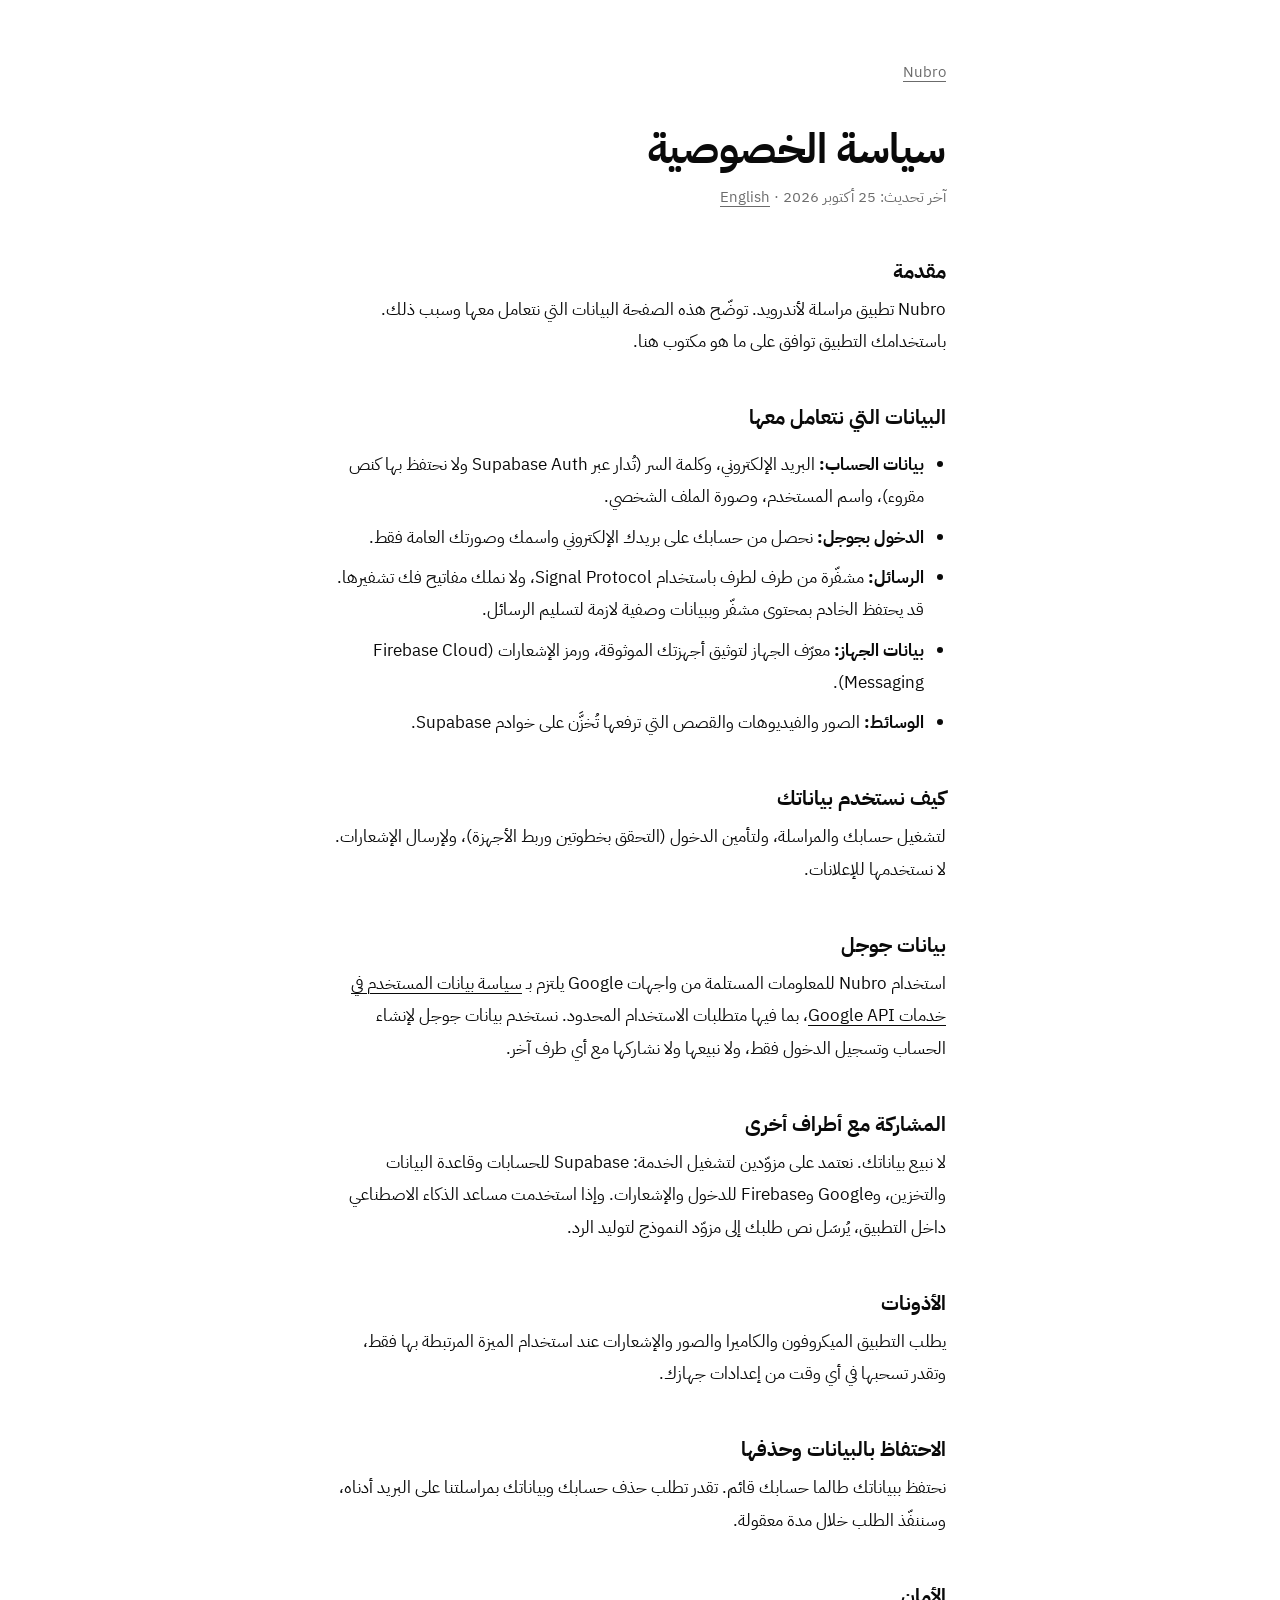
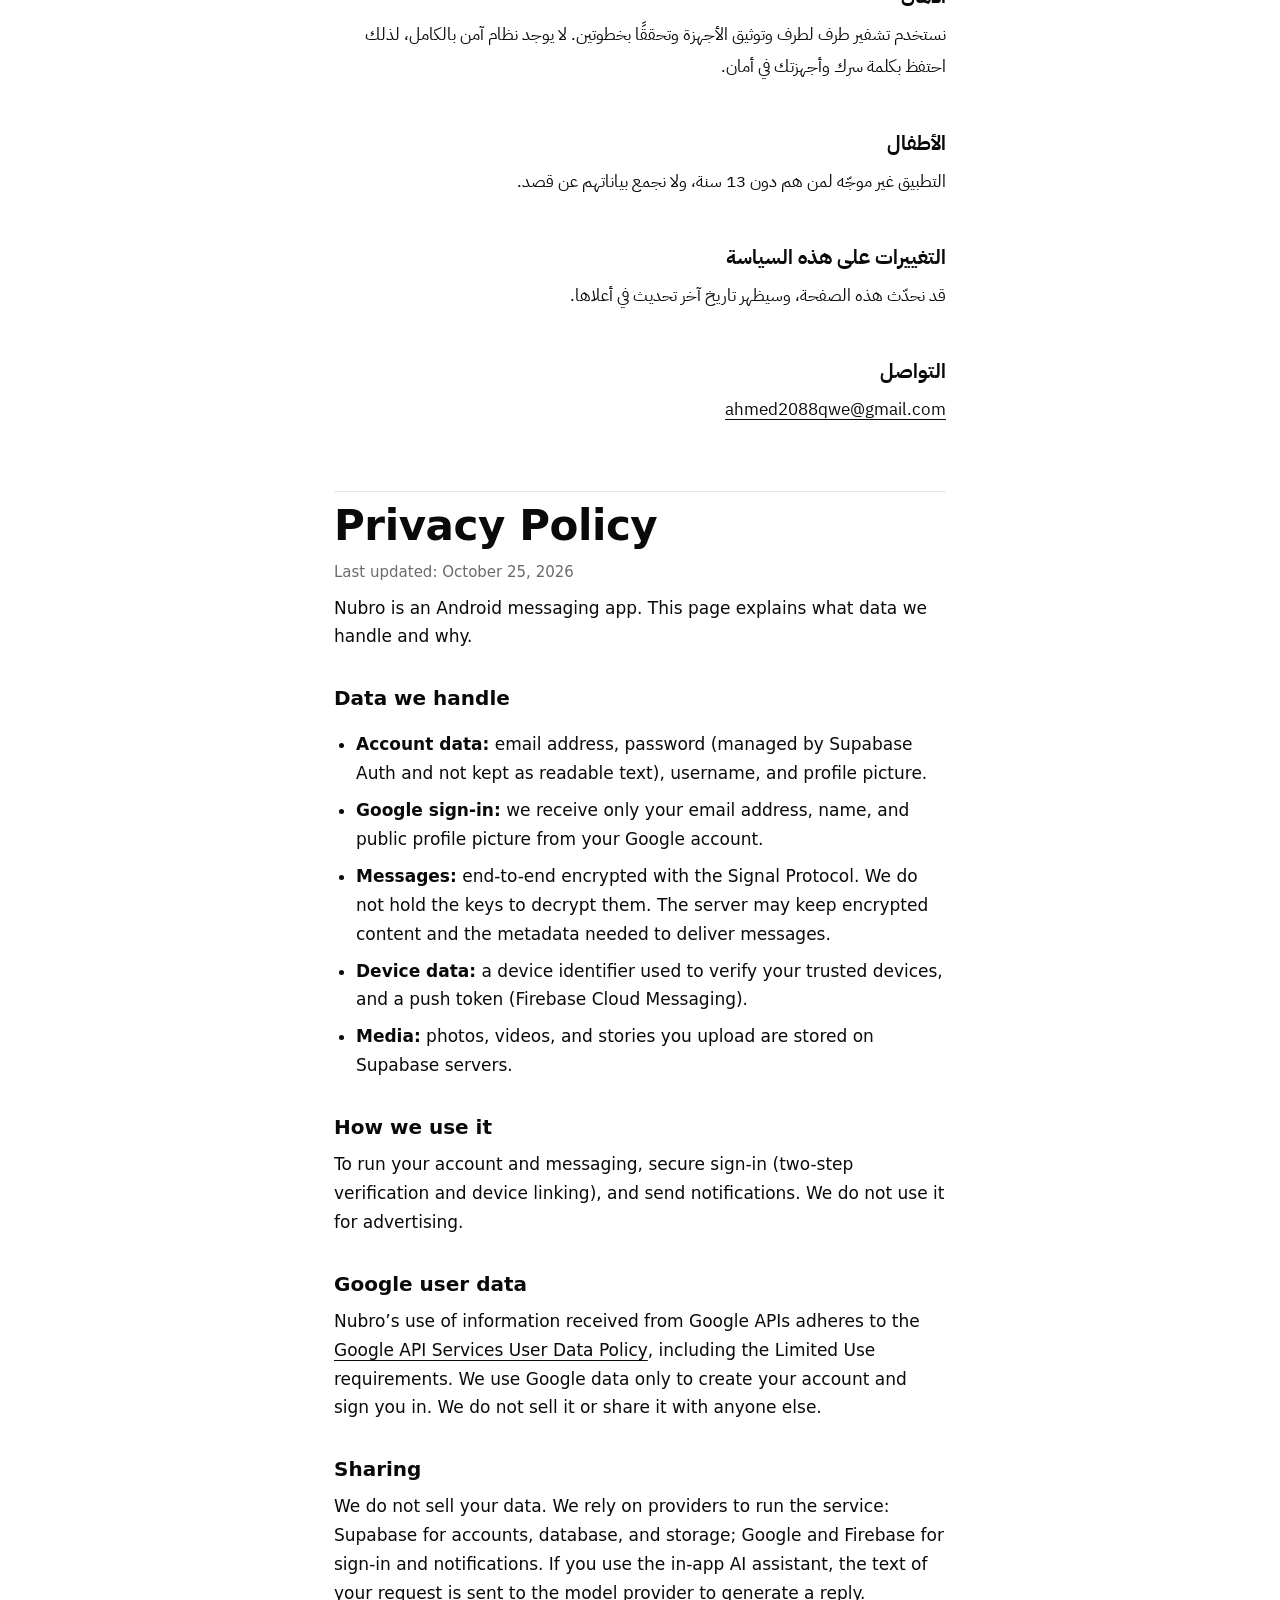
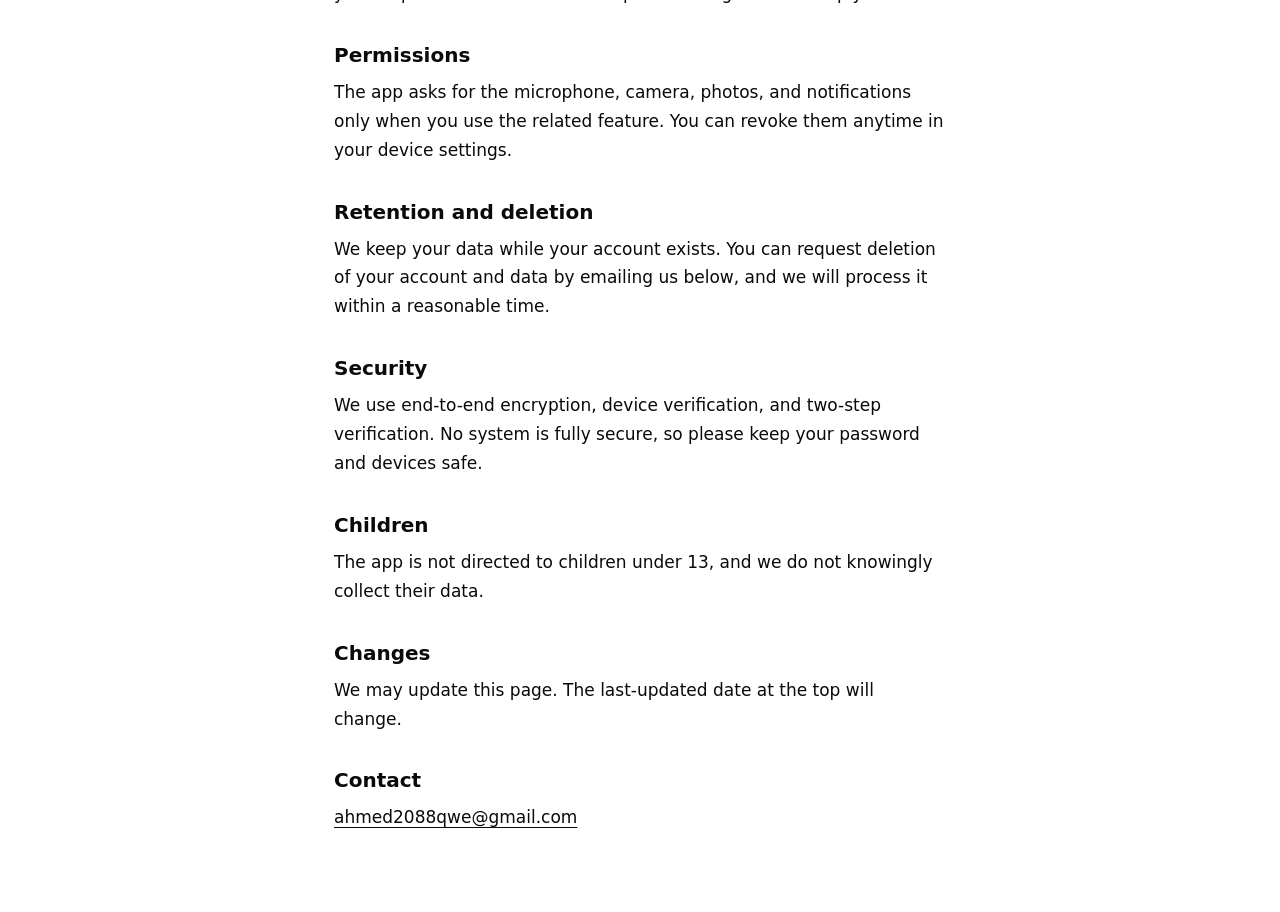
==== privacy.html @ 9390ad75 "Add files via upload" ====
<!doctype html>
<html lang="ar" dir="rtl">
<head>
<meta charset="utf-8">
<meta name="viewport" content="width=device-width, initial-scale=1">
<title>سياسة الخصوصية — Nubro</title>
<meta name="description" content="سياسة خصوصية تطبيق Nubro: ما البيانات التي نتعامل معها ولماذا.">
<link rel="preconnect" href="https://fonts.googleapis.com">
<link rel="preconnect" href="https://fonts.gstatic.com" crossorigin>
<link rel="stylesheet" href="https://fonts.googleapis.com/css2?family=IBM+Plex+Sans+Arabic:wght@400;600;700&display=swap">
<link rel="stylesheet" href="style.css">
</head>
<body>
<main>
<a class="back" href="./">Nubro</a>
<h1>سياسة الخصوصية</h1>
<p class="meta">آخر تحديث: 25 أكتوبر 2026 · <a href="#en">English</a></p>

<h2>مقدمة</h2>
<p>Nubro تطبيق مراسلة لأندرويد. توضّح هذه الصفحة البيانات التي نتعامل معها وسبب ذلك. باستخدامك التطبيق توافق على ما هو مكتوب هنا.</p>

<h2>البيانات التي نتعامل معها</h2>
<ul>
<li><strong>بيانات الحساب:</strong> البريد الإلكتروني، وكلمة السر (تُدار عبر Supabase Auth ولا نحتفظ بها كنص مقروء)، واسم المستخدم، وصورة الملف الشخصي.</li>
<li><strong>الدخول بجوجل:</strong> نحصل من حسابك على بريدك الإلكتروني واسمك وصورتك العامة فقط.</li>
<li><strong>الرسائل:</strong> مشفّرة من طرف لطرف باستخدام Signal Protocol، ولا نملك مفاتيح فك تشفيرها. قد يحتفظ الخادم بمحتوى مشفّر وببيانات وصفية لازمة لتسليم الرسائل.</li>
<li><strong>بيانات الجهاز:</strong> معرّف الجهاز لتوثيق أجهزتك الموثوقة، ورمز الإشعارات (Firebase Cloud Messaging).</li>
<li><strong>الوسائط:</strong> الصور والفيديوهات والقصص التي ترفعها تُخزَّن على خوادم Supabase.</li>
</ul>

<h2>كيف نستخدم بياناتك</h2>
<p>لتشغيل حسابك والمراسلة، ولتأمين الدخول (التحقق بخطوتين وربط الأجهزة)، ولإرسال الإشعارات. لا نستخدمها للإعلانات.</p>

<h2>بيانات جوجل</h2>
<p>استخدام Nubro للمعلومات المستلمة من واجهات Google يلتزم بـ <a href="https://developers.google.com/terms/api-services-user-data-policy">سياسة بيانات المستخدم في خدمات Google API</a>، بما فيها متطلبات الاستخدام المحدود. نستخدم بيانات جوجل لإنشاء الحساب وتسجيل الدخول فقط، ولا نبيعها ولا نشاركها مع أي طرف آخر.</p>

<h2>المشاركة مع أطراف أخرى</h2>
<p>لا نبيع بياناتك. نعتمد على مزوّدين لتشغيل الخدمة: Supabase للحسابات وقاعدة البيانات والتخزين، وGoogle وFirebase للدخول والإشعارات. وإذا استخدمت مساعد الذكاء الاصطناعي داخل التطبيق، يُرسَل نص طلبك إلى مزوّد النموذج لتوليد الرد.</p>

<h2>الأذونات</h2>
<p>يطلب التطبيق الميكروفون والكاميرا والصور والإشعارات عند استخدام الميزة المرتبطة بها فقط، وتقدر تسحبها في أي وقت من إعدادات جهازك.</p>

<h2>الاحتفاظ بالبيانات وحذفها</h2>
<p>نحتفظ ببياناتك طالما حسابك قائم. تقدر تطلب حذف حسابك وبياناتك بمراسلتنا على البريد أدناه، وسننفّذ الطلب خلال مدة معقولة.</p>

<h2>الأمان</h2>
<p>نستخدم تشفير طرف لطرف وتوثيق الأجهزة وتحققًا بخطوتين. لا يوجد نظام آمن بالكامل، لذلك احتفظ بكلمة سرك وأجهزتك في أمان.</p>

<h2>الأطفال</h2>
<p>التطبيق غير موجّه لمن هم دون 13 سنة، ولا نجمع بياناتهم عن قصد.</p>

<h2>التغييرات على هذه السياسة</h2>
<p>قد نحدّث هذه الصفحة، وسيظهر تاريخ آخر تحديث في أعلاها.</p>

<h2>التواصل</h2>
<p><a href="mailto:ahmed2088qwe@gmail.com">ahmed2088qwe@gmail.com</a></p>

<section class="en" id="en" lang="en" dir="ltr">
<h1>Privacy Policy</h1>
<p class="meta">Last updated: October 25, 2026</p>
<p>Nubro is an Android messaging app. This page explains what data we handle and why.</p>
<h2>Data we handle</h2>
<ul>
<li><strong>Account data:</strong> email address, password (managed by Supabase Auth and not kept as readable text), username, and profile picture.</li>
<li><strong>Google sign-in:</strong> we receive only your email address, name, and public profile picture from your Google account.</li>
<li><strong>Messages:</strong> end-to-end encrypted with the Signal Protocol. We do not hold the keys to decrypt them. The server may keep encrypted content and the metadata needed to deliver messages.</li>
<li><strong>Device data:</strong> a device identifier used to verify your trusted devices, and a push token (Firebase Cloud Messaging).</li>
<li><strong>Media:</strong> photos, videos, and stories you upload are stored on Supabase servers.</li>
</ul>
<h2>How we use it</h2>
<p>To run your account and messaging, secure sign-in (two-step verification and device linking), and send notifications. We do not use it for advertising.</p>
<h2>Google user data</h2>
<p>Nubro’s use of information received from Google APIs adheres to the <a href="https://developers.google.com/terms/api-services-user-data-policy">Google API Services User Data Policy</a>, including the Limited Use requirements. We use Google data only to create your account and sign you in. We do not sell it or share it with anyone else.</p>
<h2>Sharing</h2>
<p>We do not sell your data. We rely on providers to run the service: Supabase for accounts, database, and storage; Google and Firebase for sign-in and notifications. If you use the in-app AI assistant, the text of your request is sent to the model provider to generate a reply.</p>
<h2>Permissions</h2>
<p>The app asks for the microphone, camera, photos, and notifications only when you use the related feature. You can revoke them anytime in your device settings.</p>
<h2>Retention and deletion</h2>
<p>We keep your data while your account exists. You can request deletion of your account and data by emailing us below, and we will process it within a reasonable time.</p>
<h2>Security</h2>
<p>We use end-to-end encryption, device verification, and two-step verification. No system is fully secure, so please keep your password and devices safe.</p>
<h2>Children</h2>
<p>The app is not directed to children under 13, and we do not knowingly collect their data.</p>
<h2>Changes</h2>
<p>We may update this page. The last-updated date at the top will change.</p>
<h2>Contact</h2>
<p><a href="mailto:ahmed2088qwe@gmail.com">ahmed2088qwe@gmail.com</a></p>
</section>
</main>
</body>
</html>
---- style.css ----
:root{--bg:#fff;--ink:#0a0a0a;--mute:#6b6b6b;--line:#e6e6e6}
@media (prefers-color-scheme:dark){:root{--bg:#000;--ink:#f5f5f5;--mute:#9a9a9a;--line:#262626}}
*{box-sizing:border-box}
html{-webkit-text-size-adjust:100%}
body{margin:0;background:var(--bg);color:var(--ink);font:17px/1.9 "IBM Plex Sans Arabic","Noto Sans Arabic",Tahoma,system-ui,sans-serif;-webkit-font-smoothing:antialiased}
main{max-width:660px;margin:0 auto;padding:56px 24px 72px}
a{color:inherit;text-underline-offset:4px;text-decoration-thickness:1px}
a:focus-visible{outline:2px solid var(--ink);outline-offset:4px;border-radius:2px}
h1{font-size:clamp(30px,8vw,42px);line-height:1.25;margin:0 0 8px;font-weight:700;letter-spacing:-.01em}
h2{font-size:20px;line-height:1.5;margin:44px 0 6px;font-weight:700}
p,li{margin:8px 0}
ul{padding-inline-start:22px}
.meta{color:var(--mute);font-size:15px;margin:0 0 8px}
.back{display:inline-block;margin-bottom:36px;color:var(--mute);font-size:15px}
.wordmark{font-size:clamp(64px,22vw,128px);line-height:1;font-weight:700;letter-spacing:-.04em;margin:0 0 20px;direction:ltr;text-align:right}
.lead{font-size:20px;line-height:1.8;margin:0 0 40px}
nav.docs{border-top:1px solid var(--line)}
nav.docs a{display:flex;justify-content:space-between;align-items:center;padding:20px 0;border-bottom:1px solid var(--line);text-decoration:none;font-weight:600}
nav.docs span{color:var(--mute);font-weight:400;font-size:15px}
.en{direction:ltr;text-align:left;margin-top:64px;padding-top:8px;border-top:1px solid var(--line);font-family:system-ui,-apple-system,"Segoe UI",Roboto,sans-serif;line-height:1.7}
.en h2{margin-top:32px}
footer{margin-top:56px;color:var(--mute);font-size:14px}
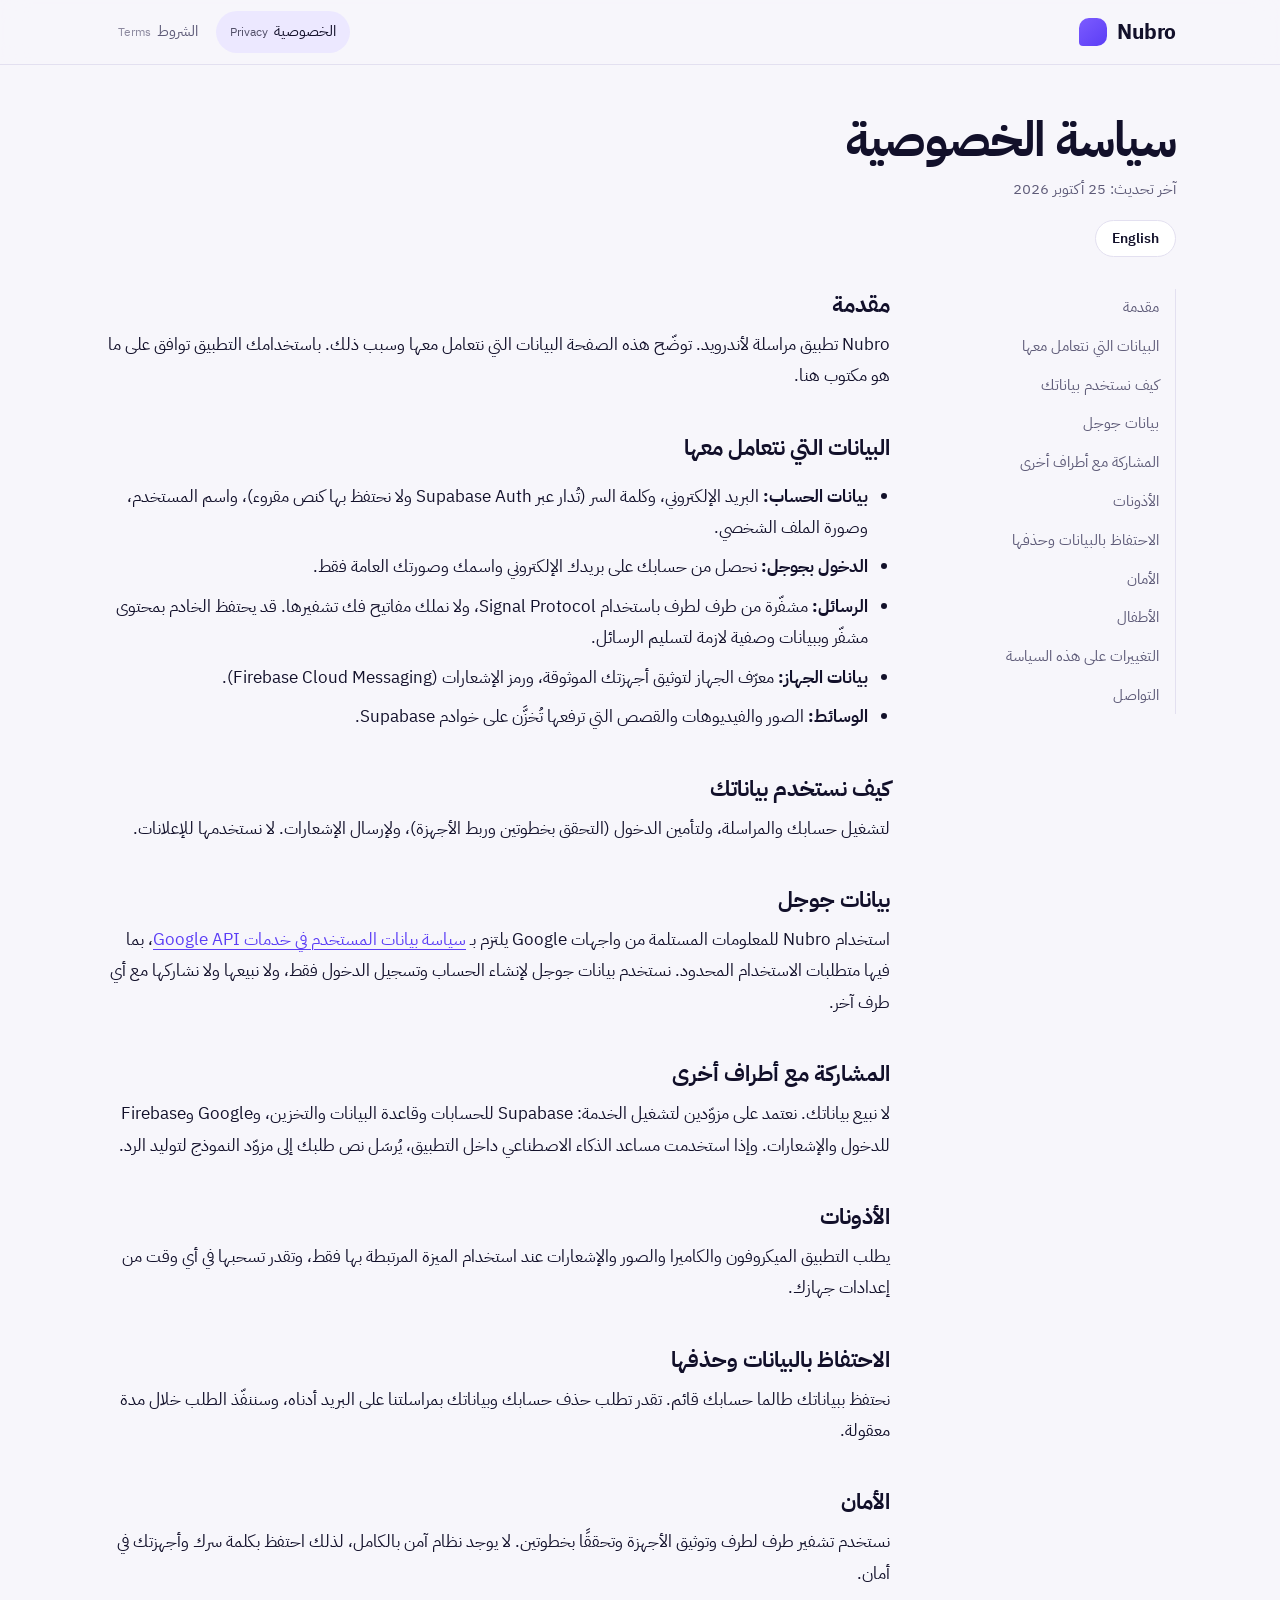
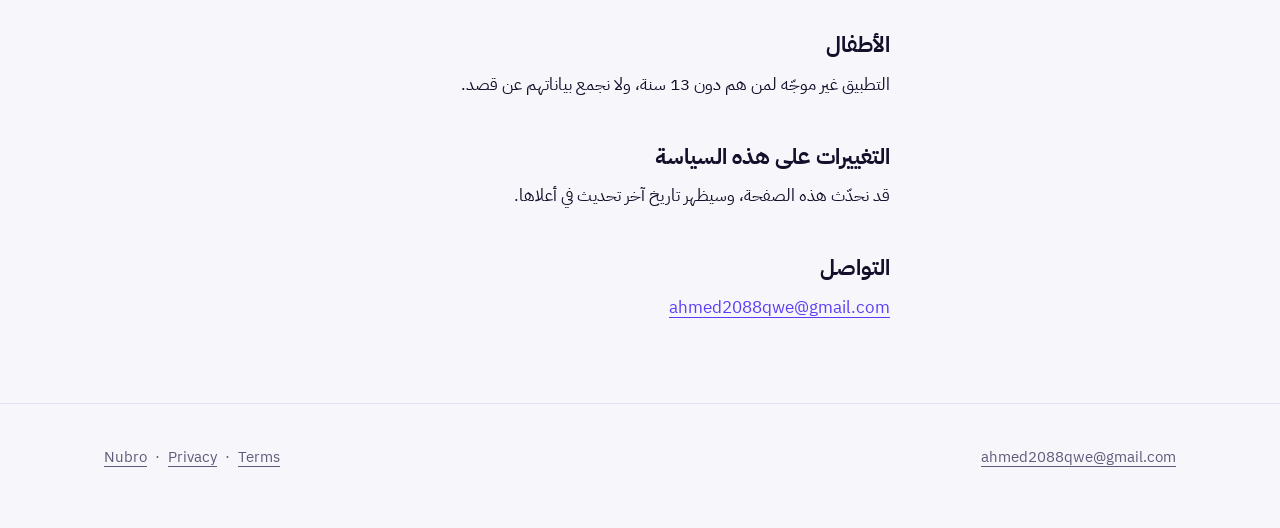
==== commit bdd19696: "Add files via upload" ====
--- a/privacy.html
+++ b/privacy.html
@@ -5,21 +5,23 @@
 <meta name="viewport" content="width=device-width, initial-scale=1">
 <title>سياسة الخصوصية — Nubro</title>
 <meta name="description" content="سياسة خصوصية تطبيق Nubro: ما البيانات التي نتعامل معها ولماذا.">
+<meta name="theme-color" content="#5b3df5">
 <link rel="preconnect" href="https://fonts.googleapis.com">
 <link rel="preconnect" href="https://fonts.gstatic.com" crossorigin>
 <link rel="stylesheet" href="https://fonts.googleapis.com/css2?family=IBM+Plex+Sans+Arabic:wght@400;600;700&display=swap">
 <link rel="stylesheet" href="style.css">
 </head>
 <body>
-<main>
-<a class="back" href="./">Nubro</a>
-<h1>سياسة الخصوصية</h1>
-<p class="meta">آخر تحديث: 25 أكتوبر 2026 · <a href="#en">English</a></p>
-
-<h2>مقدمة</h2>
+<header class="top"><div class="wrap"><a class="brand" href="./"><i class="mark"></i>Nubro</a><nav aria-label="Pages"><a href="privacy.html" aria-current="page">الخصوصية<small>Privacy</small></a><a href="terms.html">الشروط<small>Terms</small></a></nav></div></header>
+<main class="legal"><div class="wrap">
+<article class="doc" id="ar" lang="ar" dir="rtl">
+<div class="doc-head"><h1>سياسة الخصوصية</h1><p class="meta">آخر تحديث: 25 أكتوبر 2026</p><a class="pill" href="#en" hreflang="en">English</a></div>
+<div class="doc-grid"><nav class="toc" aria-label="المحتويات"><a href="#ar1">مقدمة</a><a href="#ar2">البيانات التي نتعامل معها</a><a href="#ar3">كيف نستخدم بياناتك</a><a href="#ar4">بيانات جوجل</a><a href="#ar5">المشاركة مع أطراف أخرى</a><a href="#ar6">الأذونات</a><a href="#ar7">الاحتفاظ بالبيانات وحذفها</a><a href="#ar8">الأمان</a><a href="#ar9">الأطفال</a><a href="#ar10">التغييرات على هذه السياسة</a><a href="#ar11">التواصل</a></nav>
+<div class="prose">
+<h2 id="ar1">مقدمة</h2>
 <p>Nubro تطبيق مراسلة لأندرويد. توضّح هذه الصفحة البيانات التي نتعامل معها وسبب ذلك. باستخدامك التطبيق توافق على ما هو مكتوب هنا.</p>
 
-<h2>البيانات التي نتعامل معها</h2>
+<h2 id="ar2">البيانات التي نتعامل معها</h2>
 <ul>
 <li><strong>بيانات الحساب:</strong> البريد الإلكتروني، وكلمة السر (تُدار عبر Supabase Auth ولا نحتفظ بها كنص مقروء)، واسم المستخدم، وصورة الملف الشخصي.</li>
 <li><strong>الدخول بجوجل:</strong> نحصل من حسابك على بريدك الإلكتروني واسمك وصورتك العامة فقط.</li>
@@ -28,38 +30,40 @@
 <li><strong>الوسائط:</strong> الصور والفيديوهات والقصص التي ترفعها تُخزَّن على خوادم Supabase.</li>
 </ul>
 
-<h2>كيف نستخدم بياناتك</h2>
+<h2 id="ar3">كيف نستخدم بياناتك</h2>
 <p>لتشغيل حسابك والمراسلة، ولتأمين الدخول (التحقق بخطوتين وربط الأجهزة)، ولإرسال الإشعارات. لا نستخدمها للإعلانات.</p>
 
-<h2>بيانات جوجل</h2>
+<h2 id="ar4">بيانات جوجل</h2>
 <p>استخدام Nubro للمعلومات المستلمة من واجهات Google يلتزم بـ <a href="https://developers.google.com/terms/api-services-user-data-policy">سياسة بيانات المستخدم في خدمات Google API</a>، بما فيها متطلبات الاستخدام المحدود. نستخدم بيانات جوجل لإنشاء الحساب وتسجيل الدخول فقط، ولا نبيعها ولا نشاركها مع أي طرف آخر.</p>
 
-<h2>المشاركة مع أطراف أخرى</h2>
+<h2 id="ar5">المشاركة مع أطراف أخرى</h2>
 <p>لا نبيع بياناتك. نعتمد على مزوّدين لتشغيل الخدمة: Supabase للحسابات وقاعدة البيانات والتخزين، وGoogle وFirebase للدخول والإشعارات. وإذا استخدمت مساعد الذكاء الاصطناعي داخل التطبيق، يُرسَل نص طلبك إلى مزوّد النموذج لتوليد الرد.</p>
 
-<h2>الأذونات</h2>
+<h2 id="ar6">الأذونات</h2>
 <p>يطلب التطبيق الميكروفون والكاميرا والصور والإشعارات عند استخدام الميزة المرتبطة بها فقط، وتقدر تسحبها في أي وقت من إعدادات جهازك.</p>
 
-<h2>الاحتفاظ بالبيانات وحذفها</h2>
+<h2 id="ar7">الاحتفاظ بالبيانات وحذفها</h2>
 <p>نحتفظ ببياناتك طالما حسابك قائم. تقدر تطلب حذف حسابك وبياناتك بمراسلتنا على البريد أدناه، وسننفّذ الطلب خلال مدة معقولة.</p>
 
-<h2>الأمان</h2>
+<h2 id="ar8">الأمان</h2>
 <p>نستخدم تشفير طرف لطرف وتوثيق الأجهزة وتحققًا بخطوتين. لا يوجد نظام آمن بالكامل، لذلك احتفظ بكلمة سرك وأجهزتك في أمان.</p>
 
-<h2>الأطفال</h2>
+<h2 id="ar9">الأطفال</h2>
 <p>التطبيق غير موجّه لمن هم دون 13 سنة، ولا نجمع بياناتهم عن قصد.</p>
 
-<h2>التغييرات على هذه السياسة</h2>
+<h2 id="ar10">التغييرات على هذه السياسة</h2>
 <p>قد نحدّث هذه الصفحة، وسيظهر تاريخ آخر تحديث في أعلاها.</p>
 
-<h2>التواصل</h2>
+<h2 id="ar11">التواصل</h2>
 <p><a href="mailto:ahmed2088qwe@gmail.com">ahmed2088qwe@gmail.com</a></p>
-
-<section class="en" id="en" lang="en" dir="ltr">
-<h1>Privacy Policy</h1>
-<p class="meta">Last updated: October 25, 2026</p>
+</div></div>
+</article>
+<article class="doc" id="en" lang="en" dir="ltr">
+<div class="doc-head"><h1>Privacy Policy</h1><p class="meta">Last updated: October 25, 2026</p><a class="pill" href="#ar" hreflang="ar">العربية</a></div>
+<div class="doc-grid"><nav class="toc" aria-label="Contents"><a href="#en1">Data we handle</a><a href="#en2">How we use it</a><a href="#en3">Google user data</a><a href="#en4">Sharing</a><a href="#en5">Permissions</a><a href="#en6">Retention and deletion</a><a href="#en7">Security</a><a href="#en8">Children</a><a href="#en9">Changes</a><a href="#en10">Contact</a></nav>
+<div class="prose">
 <p>Nubro is an Android messaging app. This page explains what data we handle and why.</p>
-<h2>Data we handle</h2>
+<h2 id="en1">Data we handle</h2>
 <ul>
 <li><strong>Account data:</strong> email address, password (managed by Supabase Auth and not kept as readable text), username, and profile picture.</li>
 <li><strong>Google sign-in:</strong> we receive only your email address, name, and public profile picture from your Google account.</li>
@@ -67,25 +71,27 @@
 <li><strong>Device data:</strong> a device identifier used to verify your trusted devices, and a push token (Firebase Cloud Messaging).</li>
 <li><strong>Media:</strong> photos, videos, and stories you upload are stored on Supabase servers.</li>
 </ul>
-<h2>How we use it</h2>
+<h2 id="en2">How we use it</h2>
 <p>To run your account and messaging, secure sign-in (two-step verification and device linking), and send notifications. We do not use it for advertising.</p>
-<h2>Google user data</h2>
+<h2 id="en3">Google user data</h2>
 <p>Nubro’s use of information received from Google APIs adheres to the <a href="https://developers.google.com/terms/api-services-user-data-policy">Google API Services User Data Policy</a>, including the Limited Use requirements. We use Google data only to create your account and sign you in. We do not sell it or share it with anyone else.</p>
-<h2>Sharing</h2>
+<h2 id="en4">Sharing</h2>
 <p>We do not sell your data. We rely on providers to run the service: Supabase for accounts, database, and storage; Google and Firebase for sign-in and notifications. If you use the in-app AI assistant, the text of your request is sent to the model provider to generate a reply.</p>
-<h2>Permissions</h2>
+<h2 id="en5">Permissions</h2>
 <p>The app asks for the microphone, camera, photos, and notifications only when you use the related feature. You can revoke them anytime in your device settings.</p>
-<h2>Retention and deletion</h2>
+<h2 id="en6">Retention and deletion</h2>
 <p>We keep your data while your account exists. You can request deletion of your account and data by emailing us below, and we will process it within a reasonable time.</p>
-<h2>Security</h2>
+<h2 id="en7">Security</h2>
 <p>We use end-to-end encryption, device verification, and two-step verification. No system is fully secure, so please keep your password and devices safe.</p>
-<h2>Children</h2>
+<h2 id="en8">Children</h2>
 <p>The app is not directed to children under 13, and we do not knowingly collect their data.</p>
-<h2>Changes</h2>
+<h2 id="en9">Changes</h2>
 <p>We may update this page. The last-updated date at the top will change.</p>
-<h2>Contact</h2>
+<h2 id="en10">Contact</h2>
 <p><a href="mailto:ahmed2088qwe@gmail.com">ahmed2088qwe@gmail.com</a></p>
-</section>
-</main>
+</div></div>
+</article>
+</div></main>
+<footer class="foot"><div class="wrap"><p><a href="mailto:ahmed2088qwe@gmail.com">ahmed2088qwe@gmail.com</a></p><p><a href="./">Nubro</a> &nbsp;·&nbsp; <a href="privacy.html">Privacy</a> &nbsp;·&nbsp; <a href="terms.html">Terms</a></p></div></footer>
 </body>
 </html>
--- a/style.css
+++ b/style.css
@@ -1,22 +1,92 @@
-:root{--bg:#fff;--ink:#0a0a0a;--mute:#6b6b6b;--line:#e6e6e6}
-@media (prefers-color-scheme:dark){:root{--bg:#000;--ink:#f5f5f5;--mute:#9a9a9a;--line:#262626}}
+:root{--bg:#f7f6fb;--surf:#fff;--ink:#12102a;--mute:#5e5b78;--line:#e3e0f0;--acc:#5b3df5;--acc2:#7c5cff;--soft:#ece8ff;--r:20px;color-scheme:light dark}
+@media(prefers-color-scheme:dark){:root{--bg:#070a14;--surf:#0e1224;--ink:#eef0ff;--mute:#98a0c4;--line:#1f2540;--acc:#8c74ff;--soft:#161a33}}
 *{box-sizing:border-box}
-html{-webkit-text-size-adjust:100%}
-body{margin:0;background:var(--bg);color:var(--ink);font:17px/1.9 "IBM Plex Sans Arabic","Noto Sans Arabic",Tahoma,system-ui,sans-serif;-webkit-font-smoothing:antialiased}
-main{max-width:660px;margin:0 auto;padding:56px 24px 72px}
+html{-webkit-text-size-adjust:100%;scroll-behavior:smooth}
+html[lang=ar] .home [lang=en],html[lang=en] .home [lang=ar]{display:none!important}
+body{margin:0;background:var(--bg);color:var(--ink);font:17px/1.85 "IBM Plex Sans Arabic","Noto Sans Arabic",system-ui,-apple-system,"Segoe UI",Roboto,Tahoma,sans-serif;-webkit-font-smoothing:antialiased}
+[lang=en]{line-height:1.65}
 a{color:inherit;text-underline-offset:4px;text-decoration-thickness:1px}
-a:focus-visible{outline:2px solid var(--ink);outline-offset:4px;border-radius:2px}
-h1{font-size:clamp(30px,8vw,42px);line-height:1.25;margin:0 0 8px;font-weight:700;letter-spacing:-.01em}
-h2{font-size:20px;line-height:1.5;margin:44px 0 6px;font-weight:700}
-p,li{margin:8px 0}
-ul{padding-inline-start:22px}
-.meta{color:var(--mute);font-size:15px;margin:0 0 8px}
-.back{display:inline-block;margin-bottom:36px;color:var(--mute);font-size:15px}
-.wordmark{font-size:clamp(64px,22vw,128px);line-height:1;font-weight:700;letter-spacing:-.04em;margin:0 0 20px;direction:ltr;text-align:right}
-.lead{font-size:20px;line-height:1.8;margin:0 0 40px}
-nav.docs{border-top:1px solid var(--line)}
-nav.docs a{display:flex;justify-content:space-between;align-items:center;padding:20px 0;border-bottom:1px solid var(--line);text-decoration:none;font-weight:600}
-nav.docs span{color:var(--mute);font-weight:400;font-size:15px}
-.en{direction:ltr;text-align:left;margin-top:64px;padding-top:8px;border-top:1px solid var(--line);font-family:system-ui,-apple-system,"Segoe UI",Roboto,sans-serif;line-height:1.7}
-.en h2{margin-top:32px}
-footer{margin-top:56px;color:var(--mute);font-size:14px}
+a:focus-visible,button:focus-visible{outline:2px solid var(--acc);outline-offset:3px;border-radius:6px}
+.wrap{max-width:1120px;margin:0 auto;padding:0 24px}
+
+/* header */
+.top{position:sticky;top:0;z-index:10;background:color-mix(in srgb,var(--bg) 82%,transparent);-webkit-backdrop-filter:saturate(1.4) blur(14px);backdrop-filter:saturate(1.4) blur(14px);border-bottom:1px solid var(--line)}
+.top .wrap{display:flex;align-items:center;justify-content:space-between;gap:16px;min-height:64px}
+.brand{display:flex;align-items:center;gap:10px;font-weight:700;font-size:21px;letter-spacing:-.02em;text-decoration:none;direction:ltr}
+.mark{width:28px;height:28px;border-radius:10px 10px 10px 4px;background:linear-gradient(140deg,var(--acc2),#5b3df5)}
+.top nav{display:flex;align-items:center;gap:4px}
+.top nav a{padding:7px 14px;border-radius:999px;font-size:15px;color:var(--mute);text-decoration:none}
+.top nav a:hover,.top nav a[aria-current]{color:var(--ink);background:var(--soft)}
+.top nav small{font-size:12px;margin-inline-start:6px;opacity:.7}
+@media(max-width:560px){.top nav small{display:none}.top nav a{padding:7px 10px}}
+.pill{display:inline-flex;align-items:center;padding:7px 16px;border:1px solid var(--line);border-radius:999px;background:var(--surf);color:var(--ink);font-family:inherit;font-size:14px;font-weight:600;line-height:1.5;text-decoration:none;cursor:pointer}
+.pill:hover{border-color:var(--acc)}
+
+/* hero */
+.hero{position:relative;overflow:hidden;padding:72px 0 64px}
+.hero::before{content:"";position:absolute;inset-inline-end:-12%;top:-24%;width:680px;height:680px;background:radial-gradient(closest-side,color-mix(in srgb,var(--acc2) 32%,transparent),transparent);pointer-events:none}
+.hero .wrap{position:relative;display:grid;gap:48px;align-items:center}
+@media(min-width:900px){.hero .wrap{grid-template-columns:1.05fr .95fr}}
+h1{font-size:clamp(34px,6vw,62px);line-height:1.15;margin:0 0 20px;font-weight:700;letter-spacing:-.025em}
+.lead{font-size:clamp(18px,2.2vw,21px);color:var(--mute);max-width:36em;margin:0 0 28px}
+.cta{display:flex;flex-wrap:wrap;gap:12px}
+.btn{display:inline-flex;align-items:center;padding:13px 24px;border-radius:14px;font-weight:600;text-decoration:none;background:#5b3df5;color:#fff;border:1px solid transparent}
+.btn.ghost{background:var(--surf);color:var(--ink);border-color:var(--line)}
+.btn:hover{border-color:var(--acc2)}
+
+/* the sealed wire: the page's one memorable moment */
+.wire{display:grid;gap:16px;padding:24px;background:var(--surf);border:1px solid var(--line);border-radius:28px;box-shadow:0 30px 80px -40px color-mix(in srgb,var(--acc) 60%,transparent)}
+.row{display:flex;flex-direction:column;gap:6px}
+.cap{font-size:13px;color:var(--mute)}
+.bub{margin:0;max-width:84%;padding:12px 16px;border-radius:20px;font-size:17px;line-height:1.5}
+.bub.out{align-self:flex-start;background:#5b3df5;color:#fff;border-end-start-radius:6px}
+.bub.in{align-self:flex-end;background:var(--soft);border-end-end-radius:6px}
+.cipher{display:flex;align-items:center;gap:10px;padding:12px 16px;border:1px dashed var(--acc);border-radius:14px;color:var(--acc);direction:ltr;overflow:hidden;white-space:nowrap;font:600 15px ui-monospace,Menlo,Consolas,monospace;letter-spacing:.04em}
+.cipher svg{flex:none}
+.cipher b{background:linear-gradient(90deg,var(--mute),var(--acc),var(--mute));background-size:220% 100%;-webkit-background-clip:text;background-clip:text;color:transparent;animation:flow 3s linear infinite}
+@keyframes flow{to{background-position:-220% 0}}
+
+/* sections */
+.sec{padding:72px 0;border-top:1px solid var(--line)}
+h2.t{font-size:clamp(26px,4vw,40px);line-height:1.25;margin:0 0 14px;letter-spacing:-.02em}
+.sub{color:var(--mute);max-width:38em;margin:0 0 40px}
+.feat{display:grid;gap:32px}
+@media(min-width:900px){.feat{grid-template-columns:1fr 1.25fr;gap:56px}}
+.panel{align-self:start;padding:32px;background:var(--soft);border-radius:var(--r)}
+.panel p{margin:0 0 14px;color:var(--mute)}
+.panel p:last-child{margin:0}
+h3{margin:0 0 8px;font-size:20px;line-height:1.4}
+.rows>div{padding:22px 0;border-top:1px solid var(--line)}
+.rows>div:first-child{padding-top:0;border-top:0}
+.rows p{margin:0;color:var(--mute)}
+.facts{margin:0 0 28px;border-top:1px solid var(--line)}
+.facts div{display:grid;gap:4px 24px;padding:20px 0;border-bottom:1px solid var(--line)}
+@media(min-width:700px){.facts div{grid-template-columns:240px 1fr}}
+.facts dt{font-weight:700}
+.facts dd{margin:0;color:var(--mute)}
+.foot{padding:40px 0 56px;border-top:1px solid var(--line);color:var(--mute);font-size:15px}
+.foot .wrap{display:flex;flex-wrap:wrap;justify-content:space-between;gap:12px 32px}
+.foot p{margin:0}
+
+/* legal pages */
+.legal{padding:48px 0 72px}
+#en{display:none}
+#en:target{display:block}
+body:has(#en:target) #ar{display:none}
+.doc-head{margin-bottom:32px}
+.doc-head h1{font-size:clamp(32px,5vw,48px);margin:0 0 8px}
+.meta{margin:0 0 16px;color:var(--mute);font-size:15px}
+.doc-grid{display:grid;gap:28px}
+@media(min-width:900px){.doc-grid{grid-template-columns:230px minmax(0,1fr);gap:56px}}
+.toc{display:flex;gap:8px;overflow-x:auto;padding-bottom:6px}
+.toc a{white-space:nowrap;padding:6px 12px;border:1px solid var(--line);border-radius:999px;font-size:14.5px;color:var(--mute);text-decoration:none}
+.toc a:hover{color:var(--ink);border-color:var(--acc)}
+@media(min-width:900px){.toc{position:sticky;top:88px;align-self:start;flex-direction:column;gap:2px;overflow:visible;padding:0;padding-inline-start:16px;border-inline-start:1px solid var(--line)}.toc a{padding:5px 0;border:0;white-space:normal}}
+.prose{max-width:46em}
+.prose h2{margin:40px 0 8px;font-size:22px;line-height:1.45;scroll-margin-top:88px}
+.prose h2:first-child{margin-top:0}
+.prose p,.prose li{margin:8px 0}
+.prose ul{padding-inline-start:22px}
+.prose a{color:var(--acc)}
+
+@media(prefers-reduced-motion:reduce){*{animation:none!important;transition:none!important;scroll-behavior:auto!important}}
